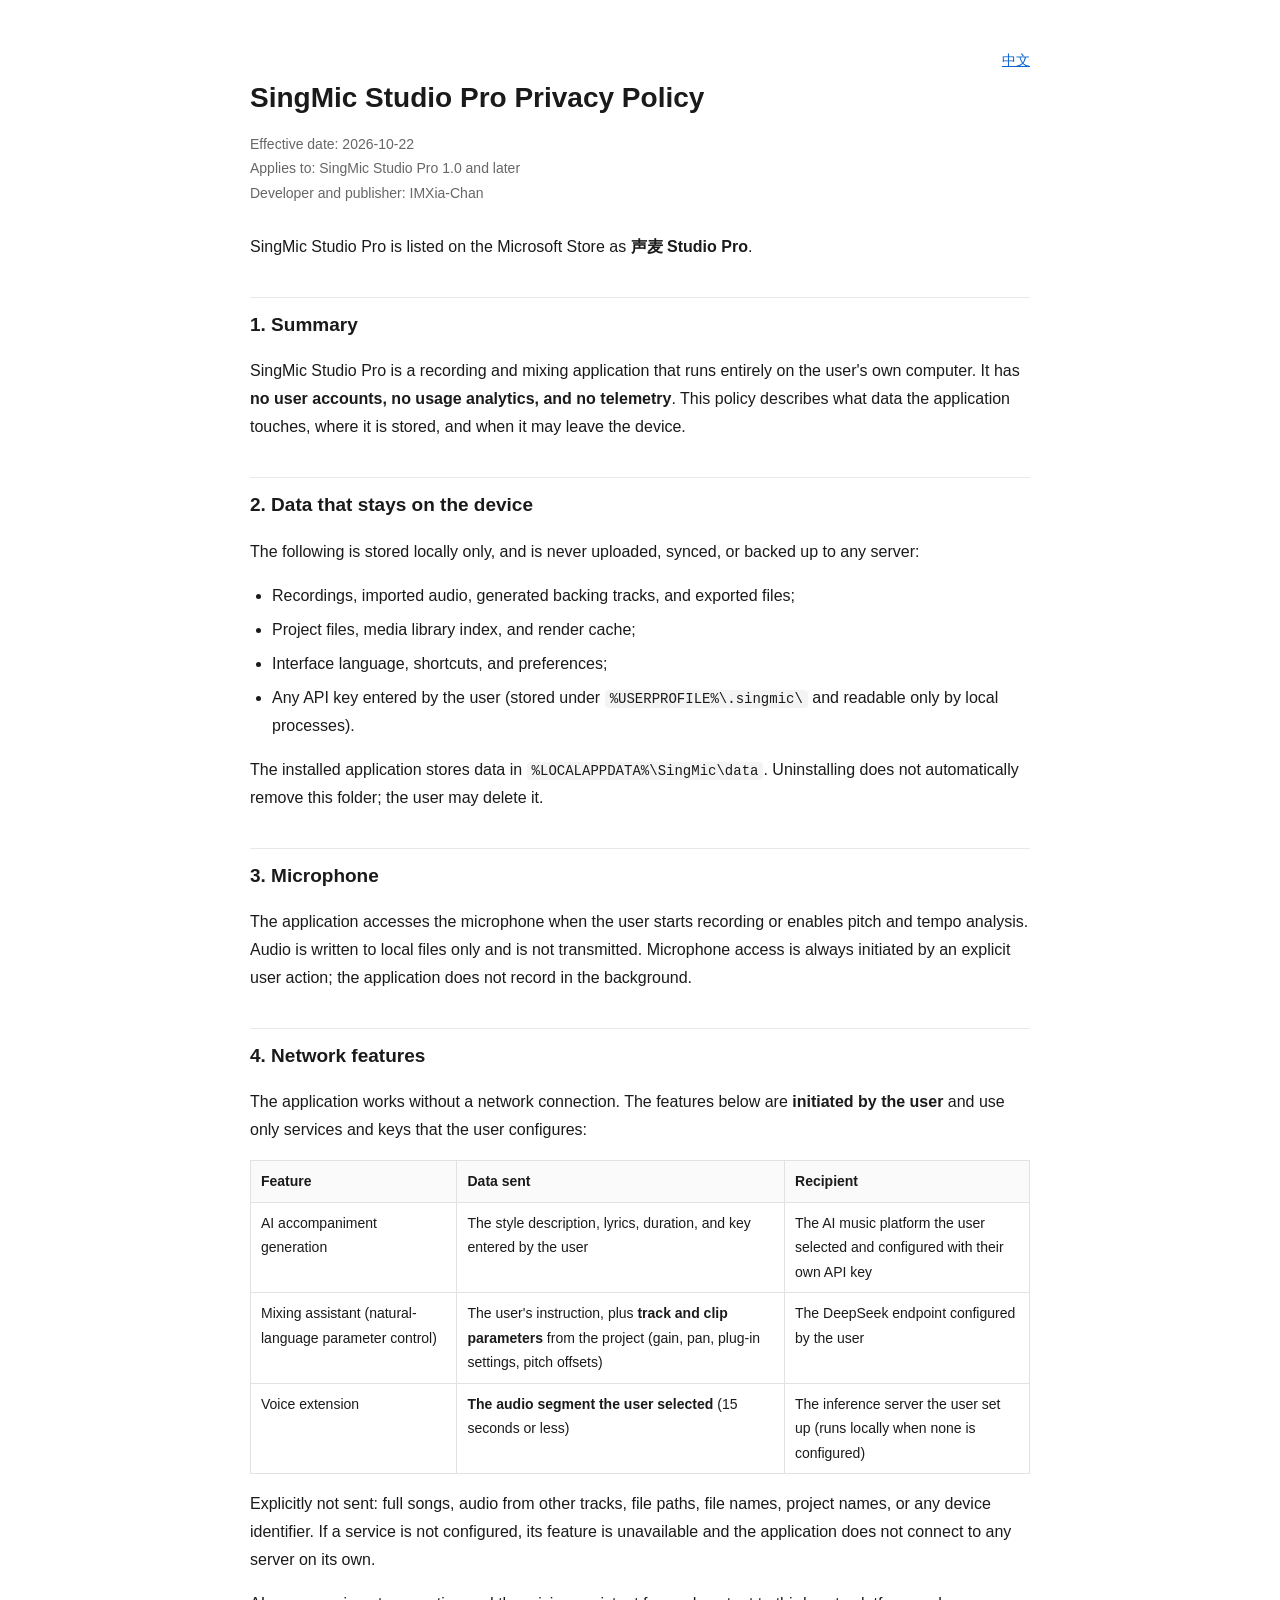
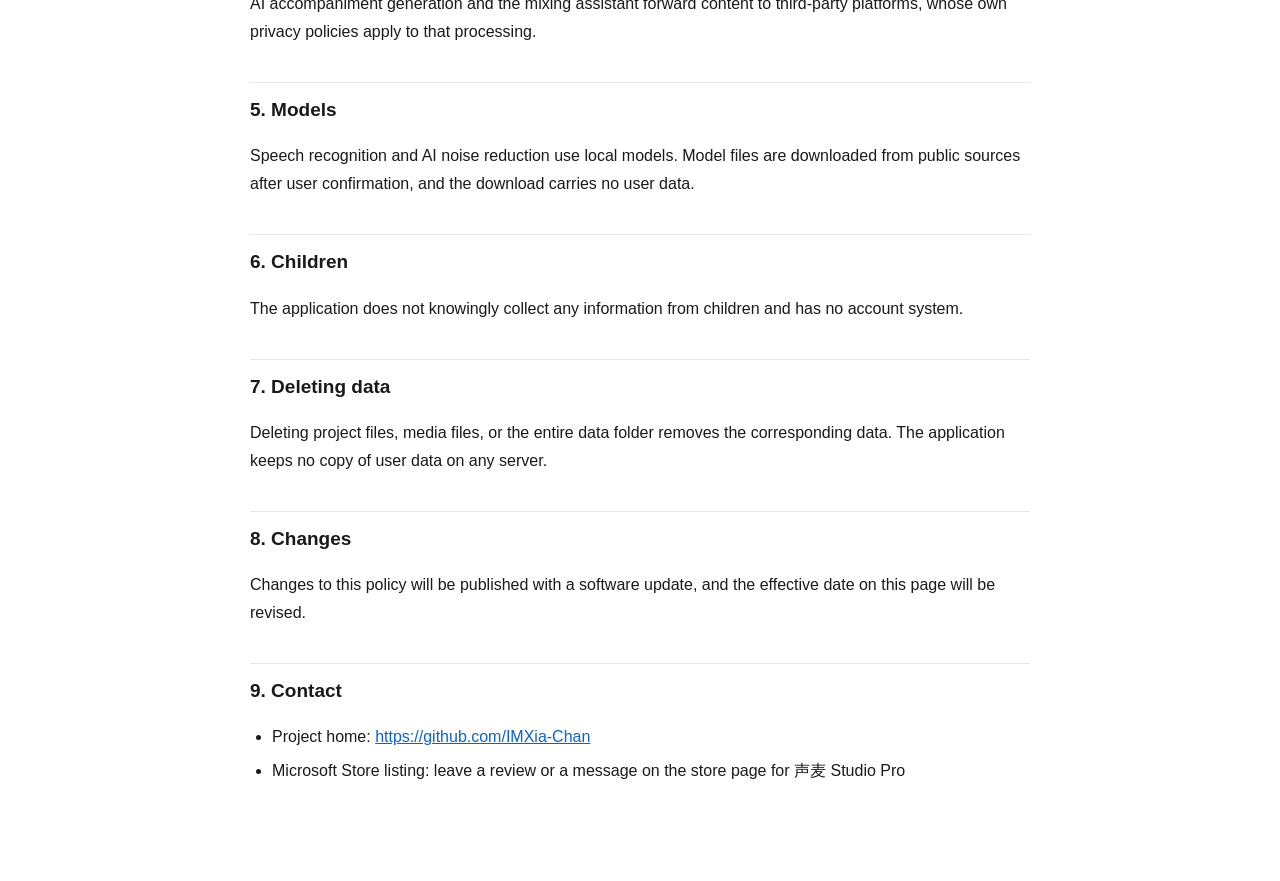
==== docs/en.html @ 47b51130 "Add privacy policy pages for Microsoft Store" ====
<!DOCTYPE html>
<html lang="en">
<head>
<meta charset="utf-8">
<meta name="viewport" content="width=device-width, initial-scale=1">
<title>SingMic Studio Pro Privacy Policy</title>
<style>
  :root { color-scheme: light dark; }
  body { margin: 0; font: 16px/1.75 -apple-system, "Segoe UI", Helvetica, Arial, sans-serif;
         color: #1a1a1a; background: #fff; }
  main { max-width: 780px; margin: 0 auto; padding: 48px 24px 80px; }
  h1 { font-size: 28px; margin: 0 0 10px; }
  h2 { font-size: 19px; margin: 36px 0 12px; padding-top: 10px; border-top: 1px solid #e8e8e8; }
  .meta { color: #666; font-size: 14px; margin: 0 0 28px; }
  .meta span { display: block; }
  ul { padding-left: 22px; }
  li { margin: 6px 0; }
  code { background: #f4f4f5; padding: 1px 5px; border-radius: 4px; font-size: 14px; }
  table { border-collapse: collapse; width: 100%; margin: 14px 0; font-size: 14px; }
  th, td { border: 1px solid #e2e2e2; padding: 8px 10px; text-align: left; vertical-align: top; }
  th { background: #fafafa; font-weight: 600; }
  .lang { text-align: right; font-size: 14px; margin: 0; }
  a { color: #0b63ce; }
  @media (prefers-color-scheme: dark) {
    body { background: #111; color: #e6e6e6; }
    code { background: #222; } th { background: #191919; }
    th, td, h2 { border-color: #2a2a2a; } a { color: #6cb0ff; } .meta { color: #999; }
  }
</style>
</head>
<body>
<main>
<p class="lang"><a href="index.html">中文</a></p>

<h1>SingMic Studio Pro Privacy Policy</h1>
<p class="meta">
  <span>Effective date: 2026-10-22</span>
  <span>Applies to: SingMic Studio Pro 1.0 and later</span>
  <span>Developer and publisher: IMXia-Chan</span>
</p>
<p>SingMic Studio Pro is listed on the Microsoft Store as <strong>声麦 Studio Pro</strong>.</p>

<h2>1. Summary</h2>
<p>SingMic Studio Pro is a recording and mixing application that runs entirely on the user's own computer. It has <strong>no user accounts, no usage analytics, and no telemetry</strong>. This policy describes what data the application touches, where it is stored, and when it may leave the device.</p>

<h2>2. Data that stays on the device</h2>
<p>The following is stored locally only, and is never uploaded, synced, or backed up to any server:</p>
<ul>
  <li>Recordings, imported audio, generated backing tracks, and exported files;</li>
  <li>Project files, media library index, and render cache;</li>
  <li>Interface language, shortcuts, and preferences;</li>
  <li>Any API key entered by the user (stored under <code>%USERPROFILE%\.singmic\</code> and readable only by local processes).</li>
</ul>
<p>The installed application stores data in <code>%LOCALAPPDATA%\SingMic\data</code>. Uninstalling does not automatically remove this folder; the user may delete it.</p>

<h2>3. Microphone</h2>
<p>The application accesses the microphone when the user starts recording or enables pitch and tempo analysis. Audio is written to local files only and is not transmitted. Microphone access is always initiated by an explicit user action; the application does not record in the background.</p>

<h2>4. Network features</h2>
<p>The application works without a network connection. The features below are <strong>initiated by the user</strong> and use only services and keys that the user configures:</p>
<table>
  <thead><tr><th>Feature</th><th>Data sent</th><th>Recipient</th></tr></thead>
  <tbody>
    <tr><td>AI accompaniment generation</td><td>The style description, lyrics, duration, and key entered by the user</td><td>The AI music platform the user selected and configured with their own API key</td></tr>
    <tr><td>Mixing assistant (natural-language parameter control)</td><td>The user's instruction, plus <strong>track and clip parameters</strong> from the project (gain, pan, plug-in settings, pitch offsets)</td><td>The DeepSeek endpoint configured by the user</td></tr>
    <tr><td>Voice extension</td><td><strong>The audio segment the user selected</strong> (15 seconds or less)</td><td>The inference server the user set up (runs locally when none is configured)</td></tr>
  </tbody>
</table>
<p>Explicitly not sent: full songs, audio from other tracks, file paths, file names, project names, or any device identifier. If a service is not configured, its feature is unavailable and the application does not connect to any server on its own.</p>
<p>AI accompaniment generation and the mixing assistant forward content to third-party platforms, whose own privacy policies apply to that processing.</p>

<h2>5. Models</h2>
<p>Speech recognition and AI noise reduction use local models. Model files are downloaded from public sources after user confirmation, and the download carries no user data.</p>

<h2>6. Children</h2>
<p>The application does not knowingly collect any information from children and has no account system.</p>

<h2>7. Deleting data</h2>
<p>Deleting project files, media files, or the entire data folder removes the corresponding data. The application keeps no copy of user data on any server.</p>

<h2>8. Changes</h2>
<p>Changes to this policy will be published with a software update, and the effective date on this page will be revised.</p>

<h2>9. Contact</h2>
<ul>
  <li>Project home: <a href="https://github.com/IMXia-Chan">https://github.com/IMXia-Chan</a></li>
  <li>Microsoft Store listing: leave a review or a message on the store page for 声麦 Studio Pro</li>
</ul>

</main>
</body>
</html>
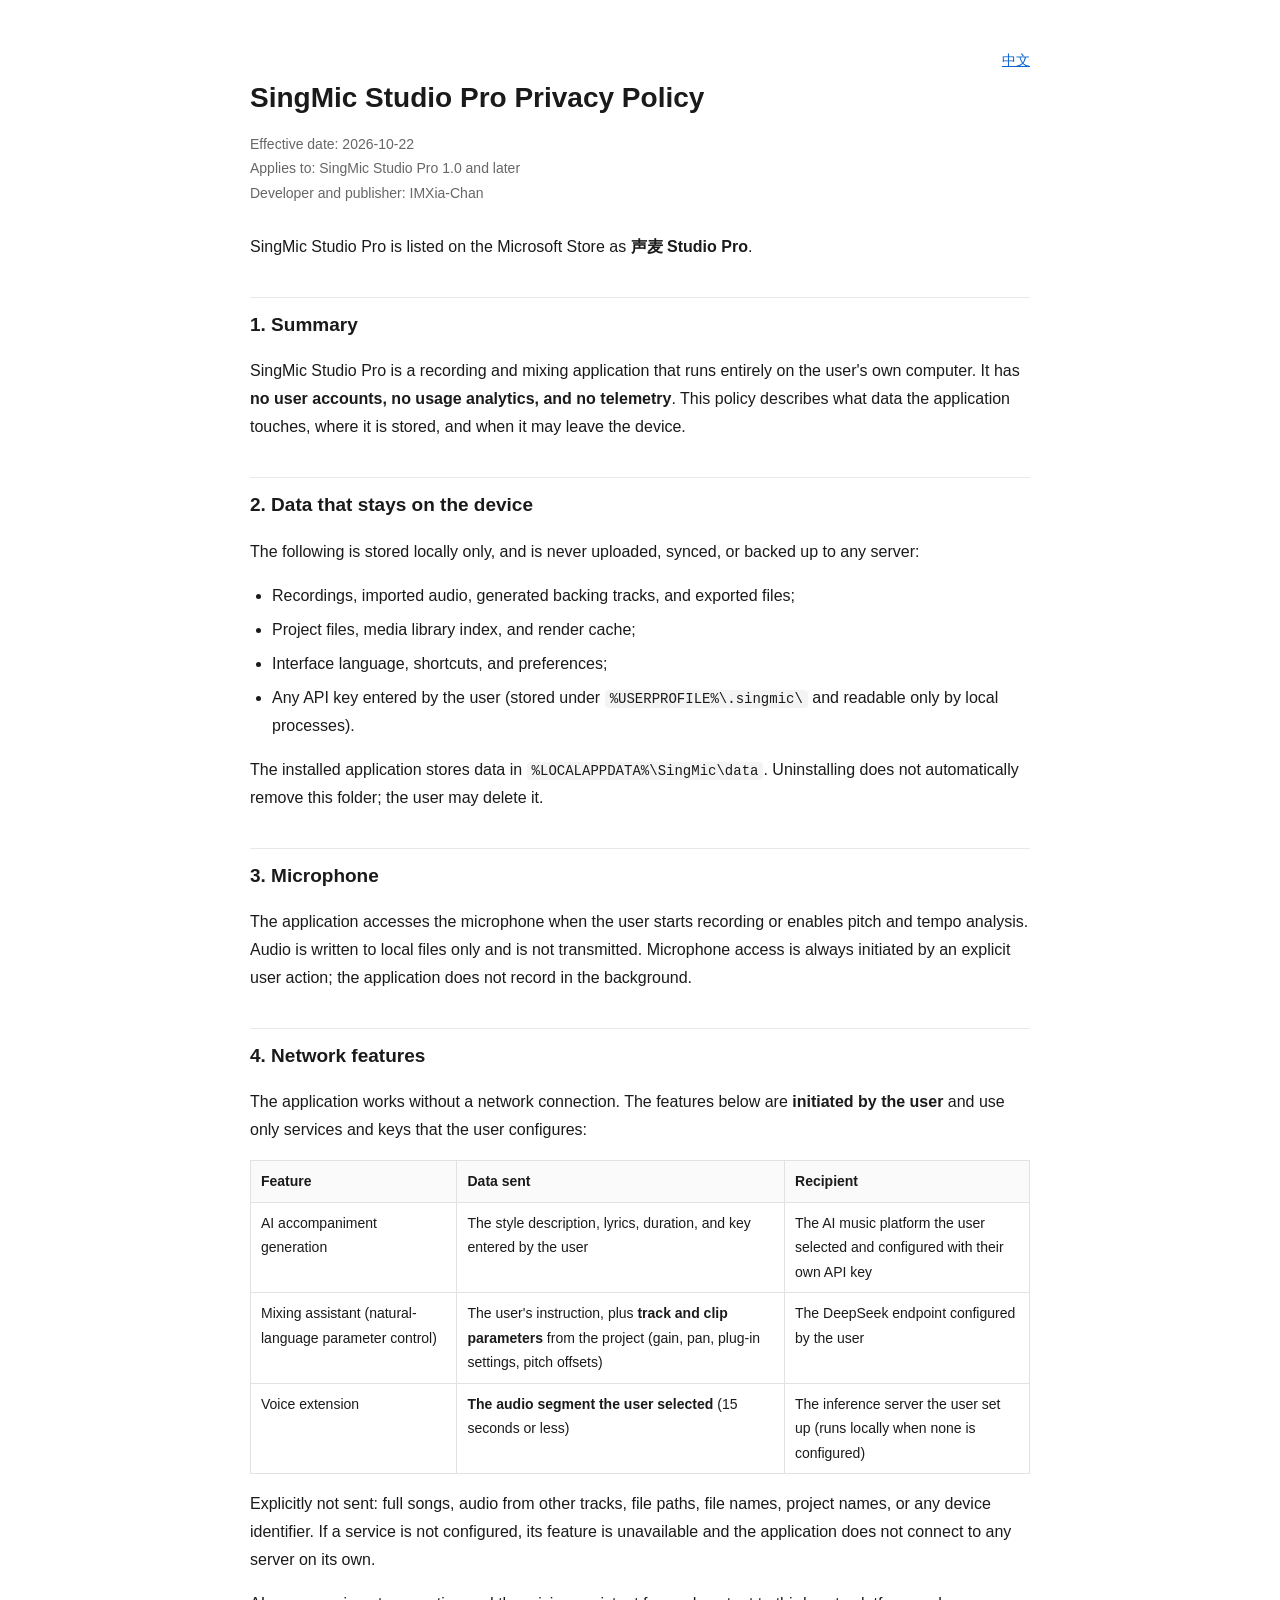
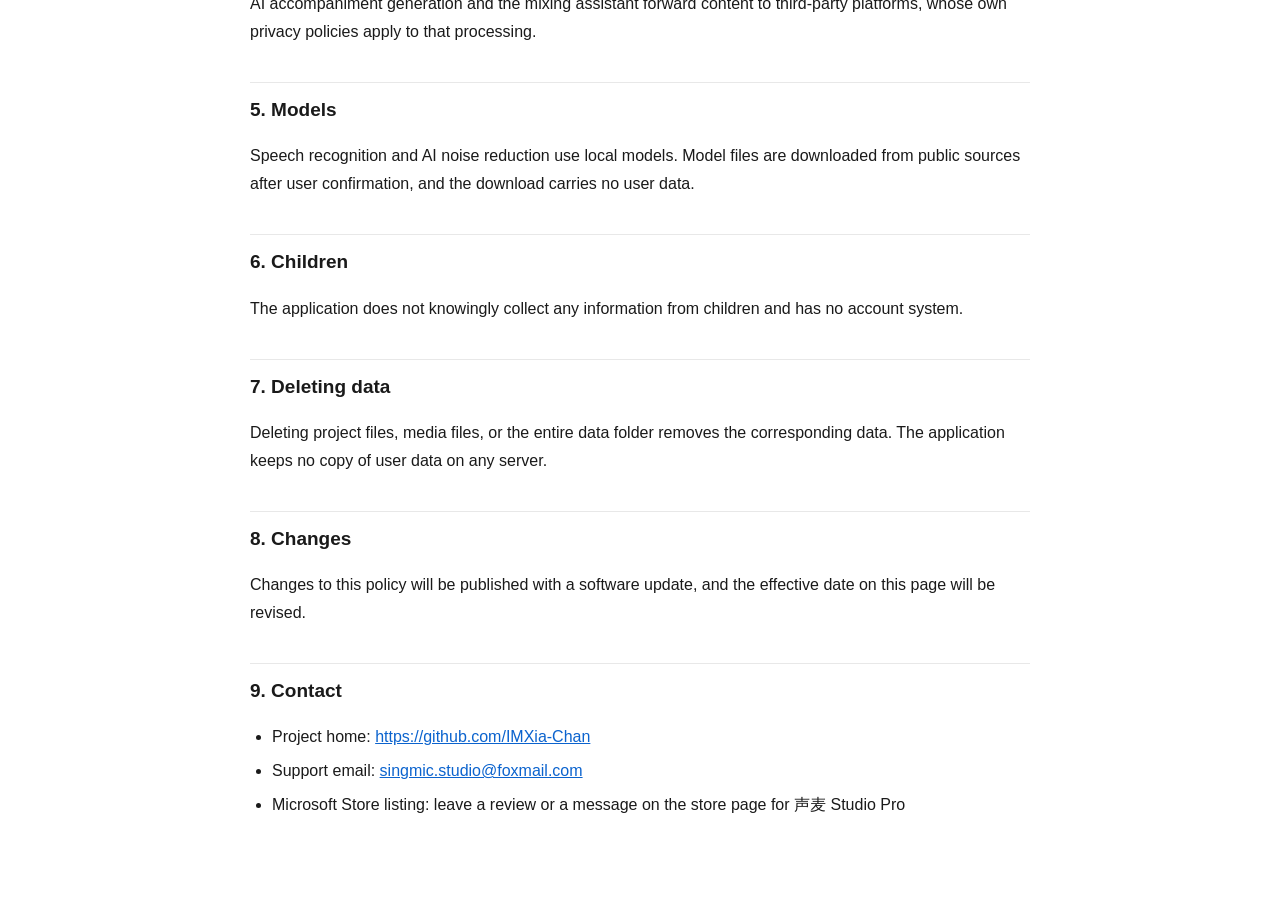
==== commit f056b3e9: "Add support email" ====
--- a/docs/en.html
+++ b/docs/en.html
@@ -84,6 +84,7 @@
 <h2>9. Contact</h2>
 <ul>
   <li>Project home: <a href="https://github.com/IMXia-Chan">https://github.com/IMXia-Chan</a></li>
+  <li>Support email: <a href="mailto:singmic.studio@foxmail.com">singmic.studio@foxmail.com</a></li>
   <li>Microsoft Store listing: leave a review or a message on the store page for 声麦 Studio Pro</li>
 </ul>
 
